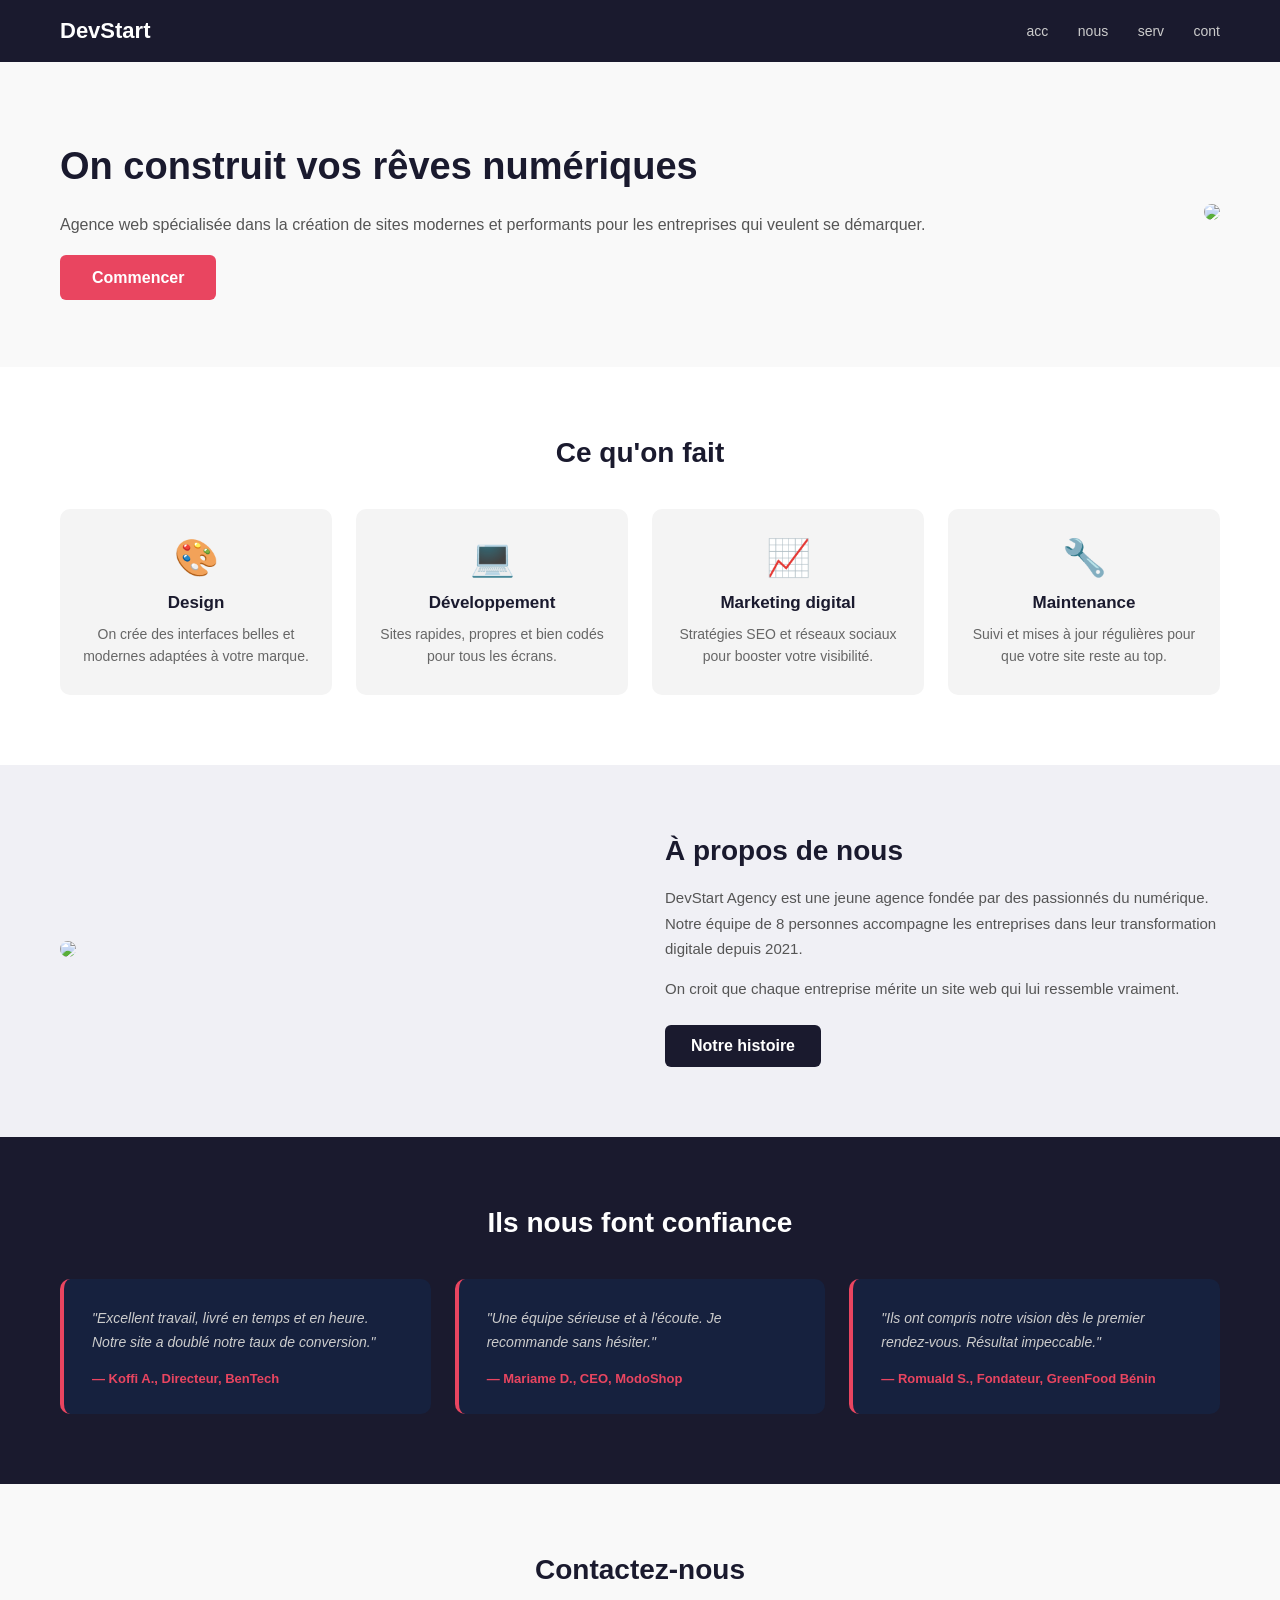
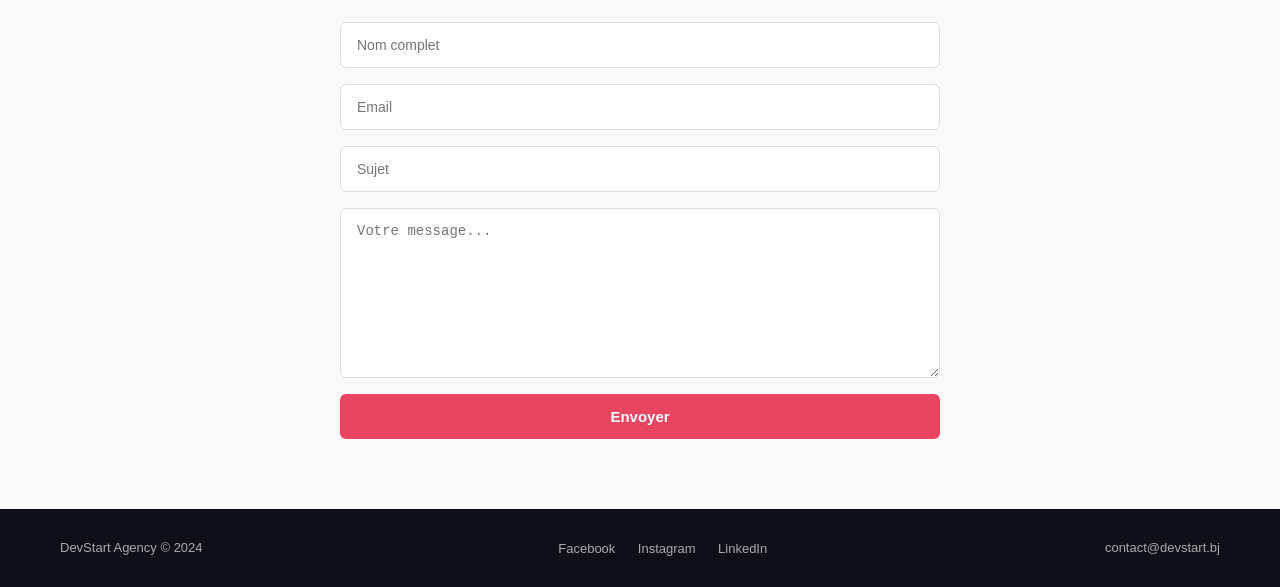
==== index.html @ 6a998d8a "Implémentation de l’architecture cible" ====
<!DOCTYPE html>
<html>
<head>
<title>site</title>
<link rel="stylesheet" href="styles/base.css">
<link rel="stylesheet" href="styles/components/buttons.css">
<link rel="stylesheet" href="styles/components/cards.css">
<link rel="stylesheet" href="styles/header.css">
<link rel="stylesheet" href="styles/hero.css">
<link rel="stylesheet" href="styles/services.css">
<link rel="stylesheet" href="styles/about.css">
<link rel="stylesheet" href="styles/testimonials.css">
<link rel="stylesheet" href="styles/contact.css">
<link rel="stylesheet" href="styles/footer.css">
</head>

<body>

    <!-- ======= haut ======= -->
    <div class="b1">
    <div class="b1a">DevStart</div>
    <div class="b1b">
        <a href="#">acc</a>
        <a href="#">nous</a>
        <a href="#">serv</a>
        <a href="#">cont</a>
    </div>
    </div>

    <!-- section du milieu haut -->
    <div class="c">
    <div class="c1">
        <div class="c1a">On construit vos rêves numériques</div>
        <div class="c1b">Agence web spécialisée dans la création de sites modernes et performants pour les entreprises qui veulent se démarquer.</div>
        <div class="c1c"><a href="#">Commencer</a></div>
    </div>
    <div class="c2">
        <img src="hero.png">
    </div>
    </div>

    <!-- les trucs qu'on fait -->
    <div class="d">
    <div class="d0">Ce qu'on fait</div>

    <div class="dd">
        <div class="d1">
        <div class="d1i">🎨</div>
        <div class="d1t">Design</div>
        <div class="d1p">On crée des interfaces belles et modernes adaptées à votre marque.</div>
        </div>
        <div class="d2">
        <div class="d2i">💻</div>
        <div class="d2t">Développement</div>
        <div class="d2p">Sites rapides, propres et bien codés pour tous les écrans.</div>
        </div>
        <div class="d3">
        <div class="d3i">📈</div>
        <div class="d3t">Marketing digital</div>
        <div class="d3p">Stratégies SEO et réseaux sociaux pour booster votre visibilité.</div>
        </div>
        <div class="d4">
        <div class="d4i">🔧</div>
        <div class="d4t">Maintenance</div>
        <div class="d4p">Suivi et mises à jour régulières pour que votre site reste au top.</div>
        </div>
    </div>
    </div>

    <!-- qui on est -->
    <div class="e">
    <div class="e1">
        <img src="team.png" class="eimg">
    </div>
    <div class="e2">
        <div class="e2t">À propos de nous</div>
        <div class="e2p">DevStart Agency est une jeune agence fondée par des passionnés du numérique. Notre équipe de 8 personnes accompagne les entreprises dans leur transformation digitale depuis 2021.</div>
        <div class="e2p">On croit que chaque entreprise mérite un site web qui lui ressemble vraiment.</div>
        <div class="e2b"><a href="#">Notre histoire</a></div>
    </div>
    </div>

    <!-- les clients qui parlent -->
    <div class="f">
    <div class="f0">Ils nous font confiance</div>
    <div class="ff">

        <div class="f1">
        <div class="f1t">"Excellent travail, livré en temps et en heure. Notre site a doublé notre taux de conversion."</div>
        <div class="f1n">— Koffi A., Directeur, BenTech</div>
        </div>

        <div class="f2">
        <div class="f2t">"Une équipe sérieuse et à l'écoute. Je recommande sans hésiter."</div>
        <div class="f2n">— Mariame D., CEO, ModoShop</div>
        </div>

        <div class="f3">
        <div class="f3t">"Ils ont compris notre vision dès le premier rendez-vous. Résultat impeccable."</div>
        <div class="f3n">— Romuald S., Fondateur, GreenFood Bénin</div>
        </div>

    </div>
    </div>

    <!-- formulaire contact -->
    <div class="g">
    <div class="g0">Contactez-nous</div>
    <div class="gf">
        <input type="text" placeholder="Nom complet" class="gi">
        <input type="text" placeholder="Email" class="gi">
        <input type="text" placeholder="Sujet" class="gi">
        <textarea placeholder="Votre message..." class="gt"></textarea>
        <button class="gb">Envoyer</button>
    </div>
    </div>

    <!-- bas de page -->
    <div class="h">
    <div class="h1">DevStart Agency &copy; 2024</div>
    <div class="h2">
        <a href="#">Facebook</a>
        <a href="#">Instagram</a>
        <a href="#">LinkedIn</a>
    </div>
    <div class="h3">contact@devstart.bj</div>
    </div>

</body>
</html>
---- styles/base.css ----
/* style general */
* {
  margin: 0;
  padding: 0;
}

body {
  font-family: Arial;
  color: #333;
}
---- styles/header.css ----
/* ---- nav ---- */
.b1 {
  background: #1a1a2e;
  padding: 18px 60px;
  display: flex;
  justify-content: space-between;
  align-items: center;
}

.b1a {
  color: white;
  font-size: 22px;
  font-weight: bold;
}

.b1b a {
  color: #ccc;
  text-decoration: none;
  margin-left: 25px;
  font-size: 14px;
}

.b1b a:hover {
  color: white;
}
---- styles/hero.css ----
/* hero */
.c {
  display: flex;
  align-items: center;
  padding: 80px 60px;
  background: #f9f9f9;
  gap: 40px;
}

.c1 {
  flex: 1;
}

.c1a {
  font-size: 38px;
  font-weight: bold;
  color: #1a1a2e;
  line-height: 1.3;
  margin-bottom: 20px;
}

.c1b {
  font-size: 16px;
  color: #555;
  line-height: 1.7;
  margin-bottom: 30px;
}

.c1c a {
  background: #e94560;
  color: white;
  padding: 14px 32px;
  border-radius: 6px;
  text-decoration: none;
  font-weight: bold;
}

.c2 img {
  width: 100%;
  max-width: 480px;
  border-radius: 12px;
}
---- styles/services.css ----
/* services */
.d {
  padding: 70px 60px;
  background: white;
}

.d0 {
  font-size: 28px;
  font-weight: bold;
  text-align: center;
  margin-bottom: 40px;
  color: #1a1a2e;
}

.dd {
  display: flex;
  gap: 24px;
}

.d1, .d2, .d3, .d4 {
  flex: 1;
  background: #f4f4f4;
  padding: 28px 22px;
  border-radius: 10px;
  text-align: center;
}

.d1i, .d2i, .d3i, .d4i {
  font-size: 36px;
  margin-bottom: 14px;
}

.d1t, .d2t, .d3t, .d4t {
  font-size: 17px;
  font-weight: bold;
  color: #1a1a2e;
  margin-bottom: 10px;
}

.d1p, .d2p, .d3p, .d4p {
  font-size: 14px;
  color: #666;
  line-height: 1.6;
}
---- styles/about.css ----
/* about */
.e {
  display: flex;
  padding: 70px 60px;
  background: #f0f0f5;
  gap: 50px;
  align-items: center;
}

.e1 {
  flex: 1;
}

.eimg {
  width: 100%;
  border-radius: 12px;
}

.e2 {
  flex: 1;
}

.e2t {
  font-size: 28px;
  font-weight: bold;
  color: #1a1a2e;
  margin-bottom: 18px;
}

.e2p {
  font-size: 15px;
  color: #555;
  line-height: 1.7;
  margin-bottom: 14px;
}

.e2b a {
  display: inline-block;
  margin-top: 10px;
  background: #1a1a2e;
  color: white;
  padding: 12px 26px;
  border-radius: 6px;
  text-decoration: none;
  font-weight: bold;
}
---- styles/testimonials.css ----
/* temoignages */
.f {
  padding: 70px 60px;
  background: #1a1a2e;
}

.f0 {
  font-size: 28px;
  font-weight: bold;
  color: white;
  text-align: center;
  margin-bottom: 40px;
}

.ff {
  display: flex;
  gap: 24px;
}

.f1, .f2, .f3 {
  flex: 1;
  background: #16213e;
  padding: 28px;
  border-radius: 10px;
  border-left: 4px solid #e94560;
}

.f1t, .f2t, .f3t {
  font-size: 14px;
  color: #ccc;
  line-height: 1.7;
  font-style: italic;
  margin-bottom: 16px;
}

.f1n, .f2n, .f3n {
  font-size: 13px;
  color: #e94560;
  font-weight: bold;
}
---- styles/contact.css ----
/* contact */
.g {
  padding: 70px 60px;
  background: #f9f9f9;
}

.g0 {
  font-size: 28px;
  font-weight: bold;
  color: #1a1a2e;
  text-align: center;
  margin-bottom: 36px;
}

.gf {
  max-width: 600px;
  margin: 0 auto;
  display: flex;
  flex-direction: column;
  gap: 16px;
}

.gi {
  padding: 14px 16px;
  border: 1px solid #ddd;
  border-radius: 6px;
  font-size: 14px;
  outline: none;
}

.gt {
  padding: 14px 16px;
  border: 1px solid #ddd;
  border-radius: 6px;
  font-size: 14px;
  height: 140px;
  resize: vertical;
  outline: none;
}

.gb {
  background: #e94560;
  color: white;
  border: none;
  padding: 14px;
  border-radius: 6px;
  font-size: 15px;
  font-weight: bold;
  cursor: pointer;
}

.gb:hover {
  background: #c73652;
}
---- styles/footer.css ----
/* footer */
.h {
  background: #0f0f1a;
  padding: 30px 60px;
  display: flex;
  justify-content: space-between;
  align-items: center;
}

.h1 {
  color: #aaa;
  font-size: 13px;
}

.h2 a {
  color: #aaa;
  text-decoration: none;
  margin-left: 18px;
  font-size: 13px;
}

.h2 a:hover {
  color: white;
}

.h3 {
  color: #aaa;
  font-size: 13px;
}
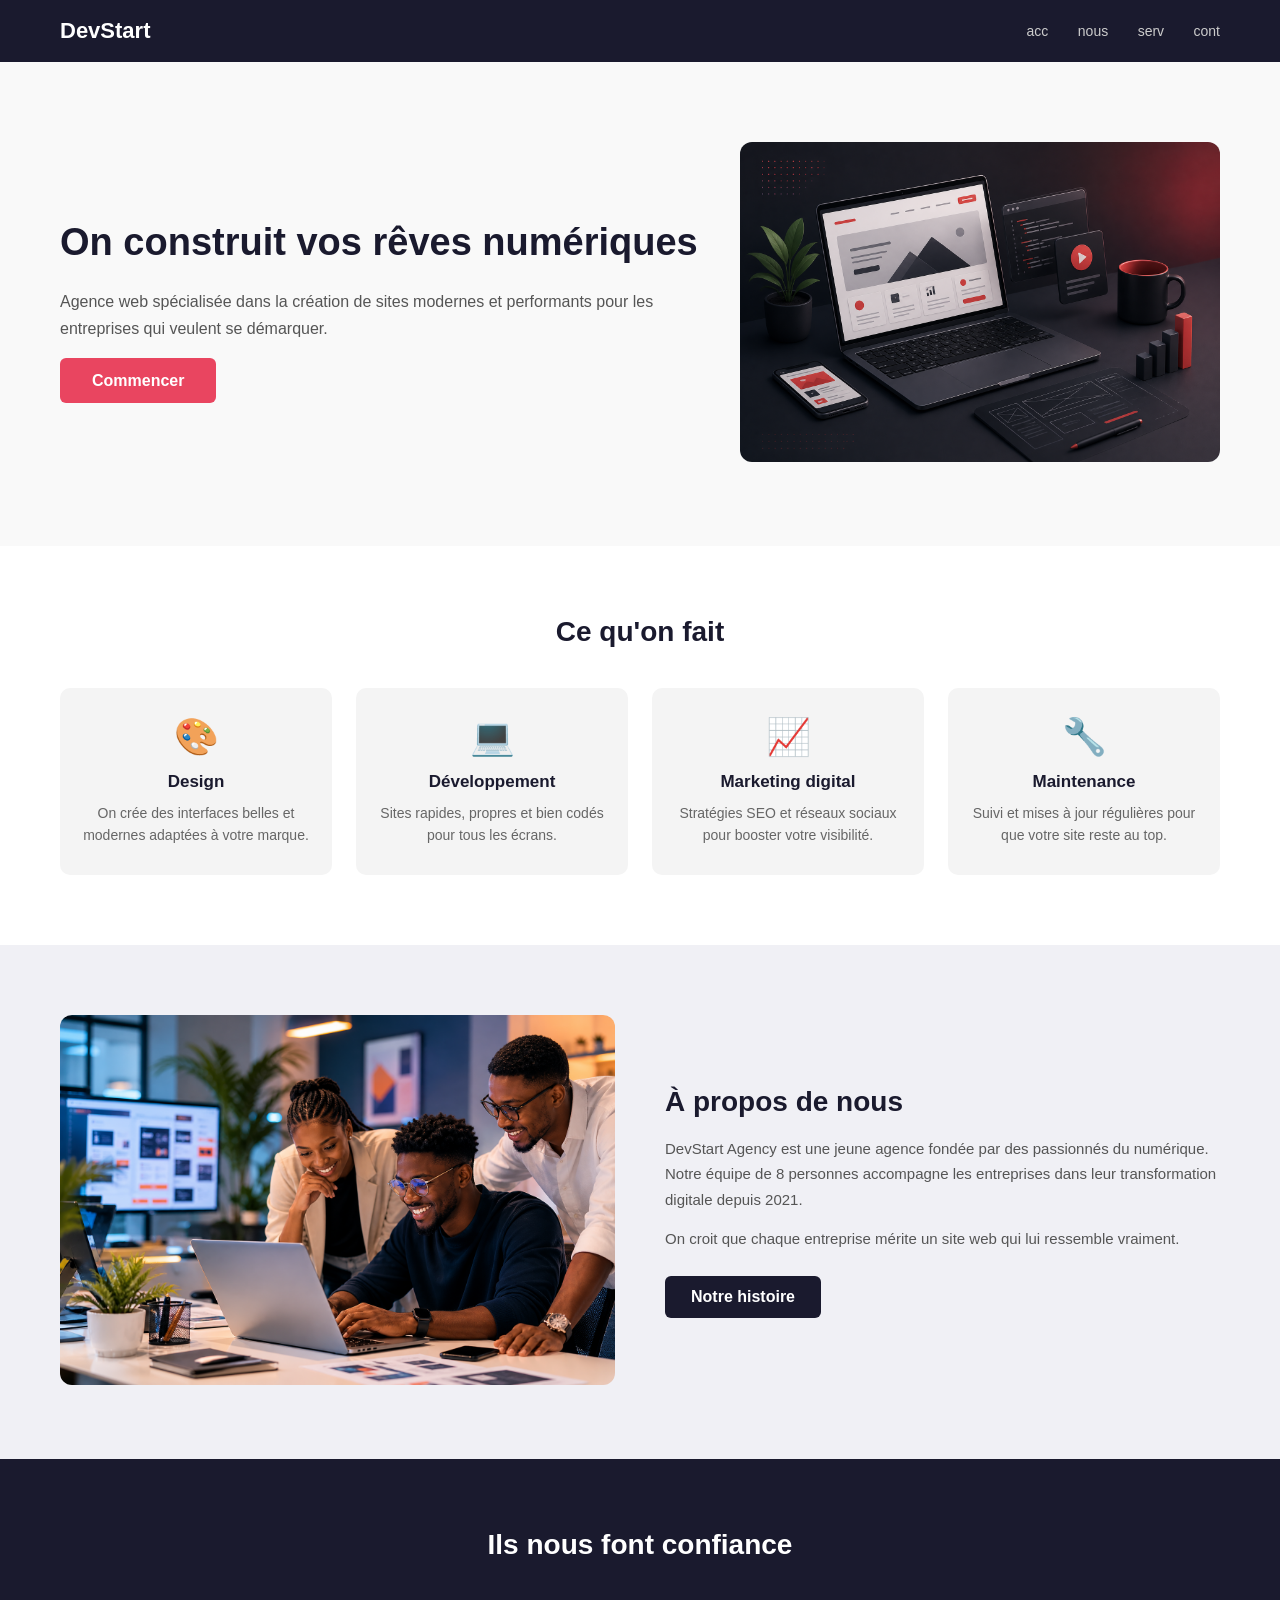
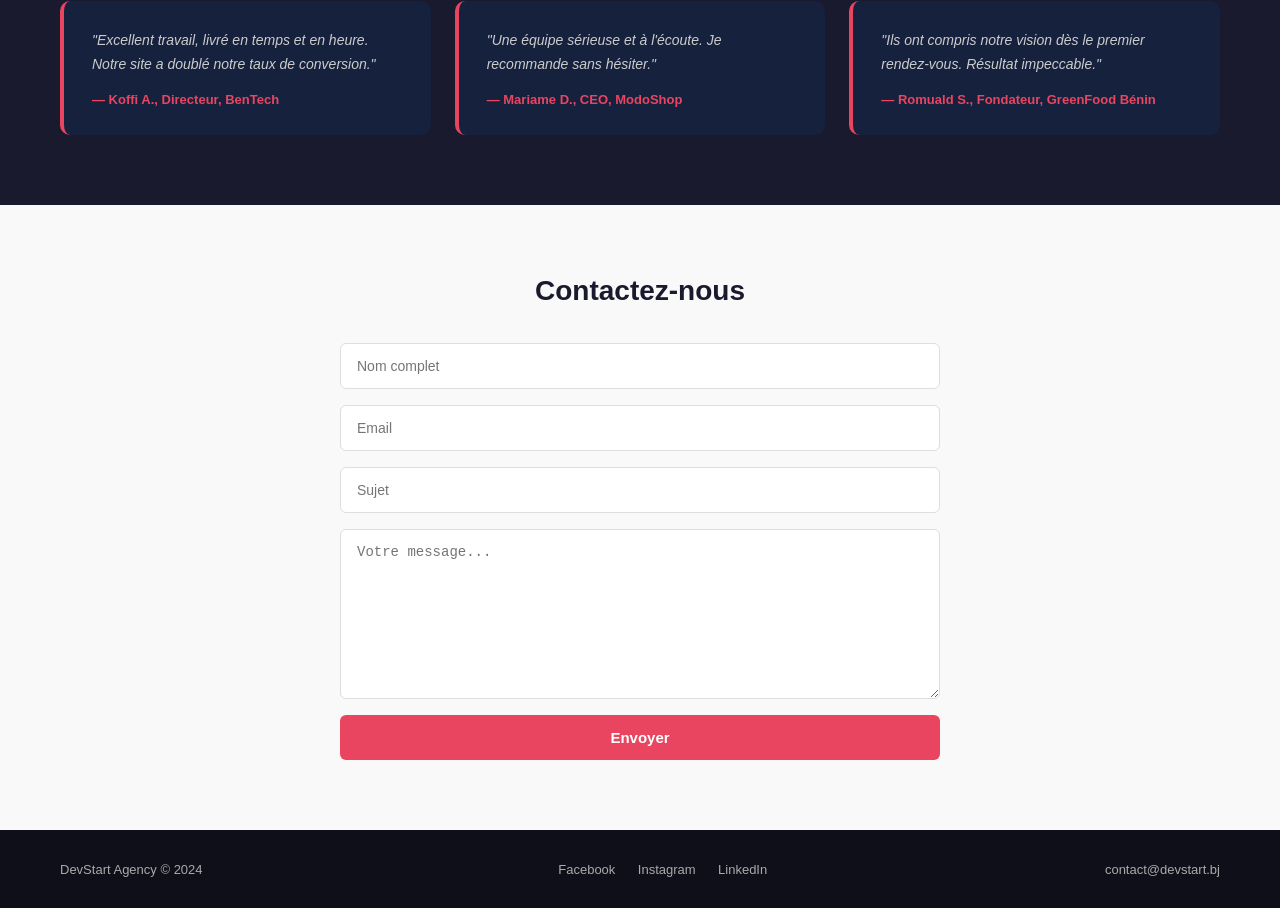
==== commit c92c0729: "Ajout du readme et des images" ====
--- a/index.html
+++ b/index.html
@@ -35,7 +35,7 @@
         <div class="c1c"><a href="#">Commencer</a></div>
     </div>
     <div class="c2">
-        <img src="hero.png">
+        <img src="assets/images/hero.png">
     </div>
     </div>
 
@@ -70,7 +70,7 @@
     <!-- qui on est -->
     <div class="e">
     <div class="e1">
-        <img src="team.png" class="eimg">
+        <img src="assets/images/team.png" class="eimg">
     </div>
     <div class="e2">
         <div class="e2t">À propos de nous</div>
